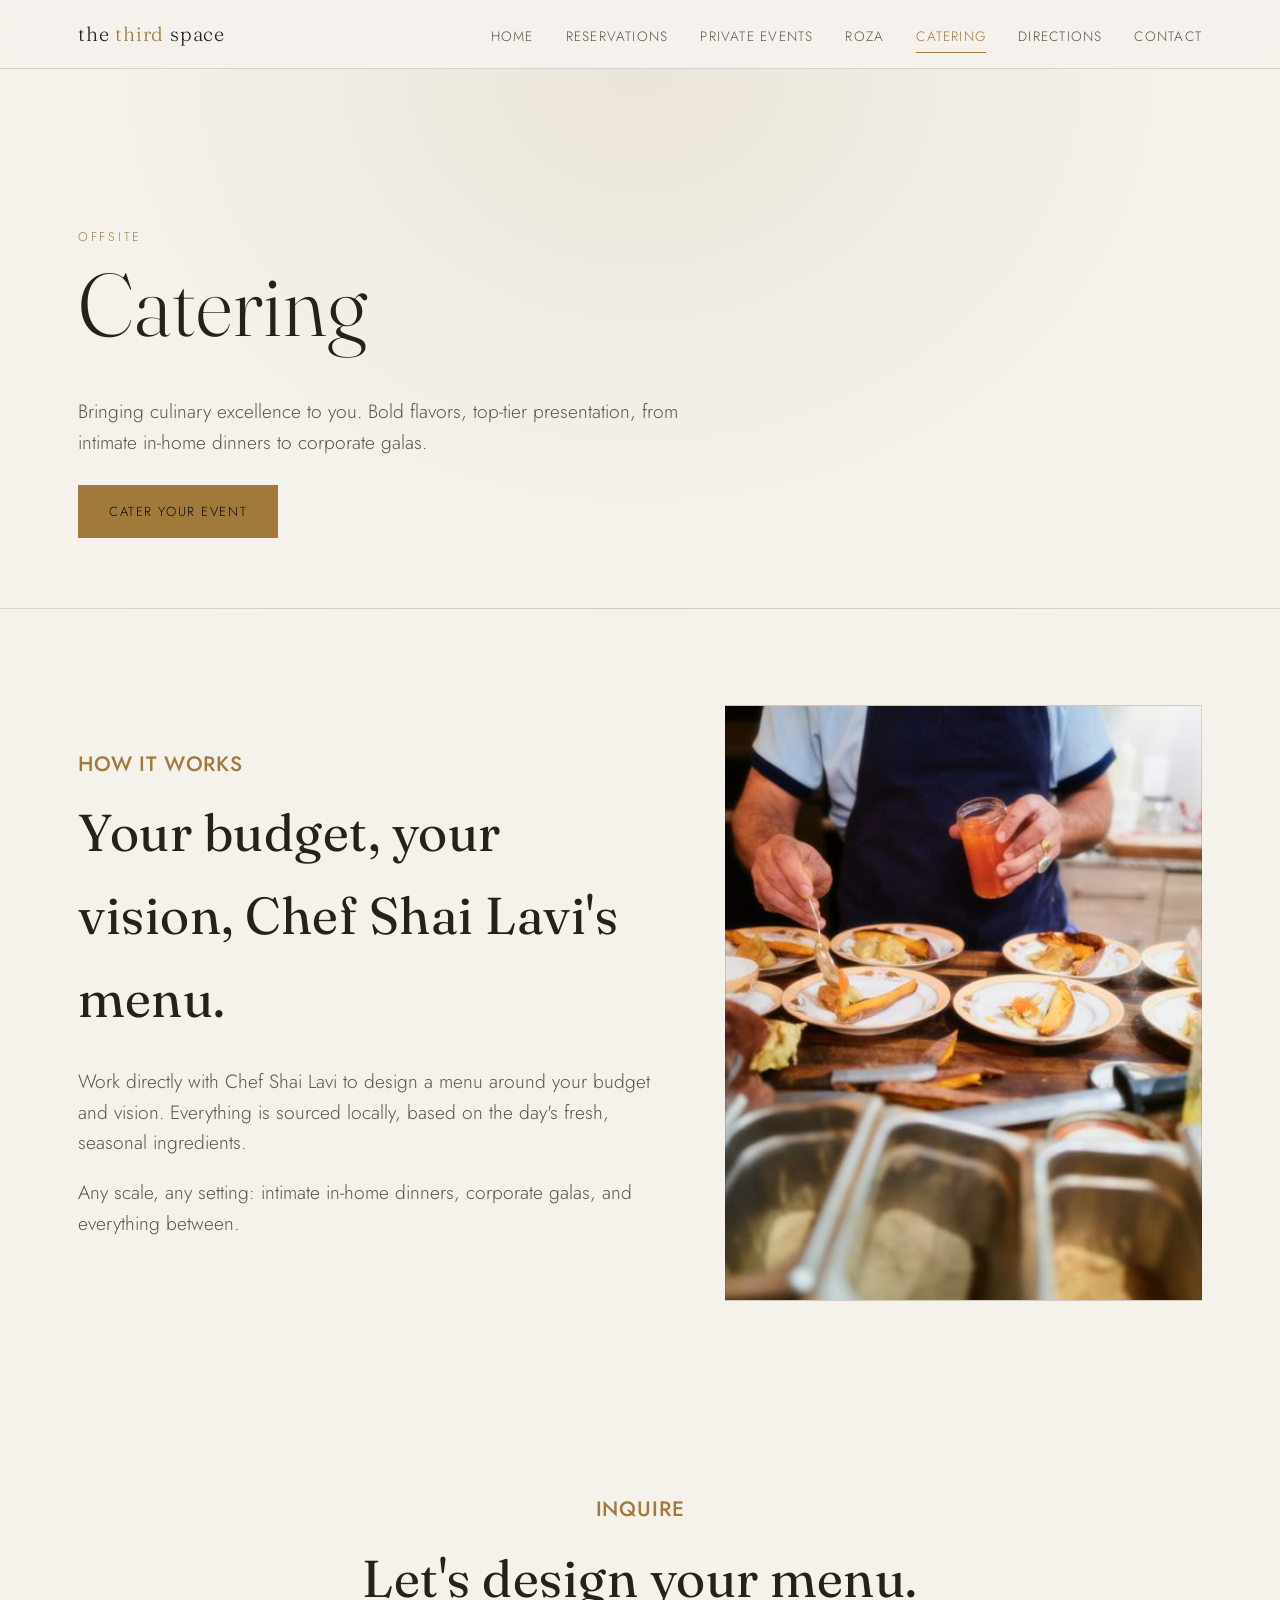
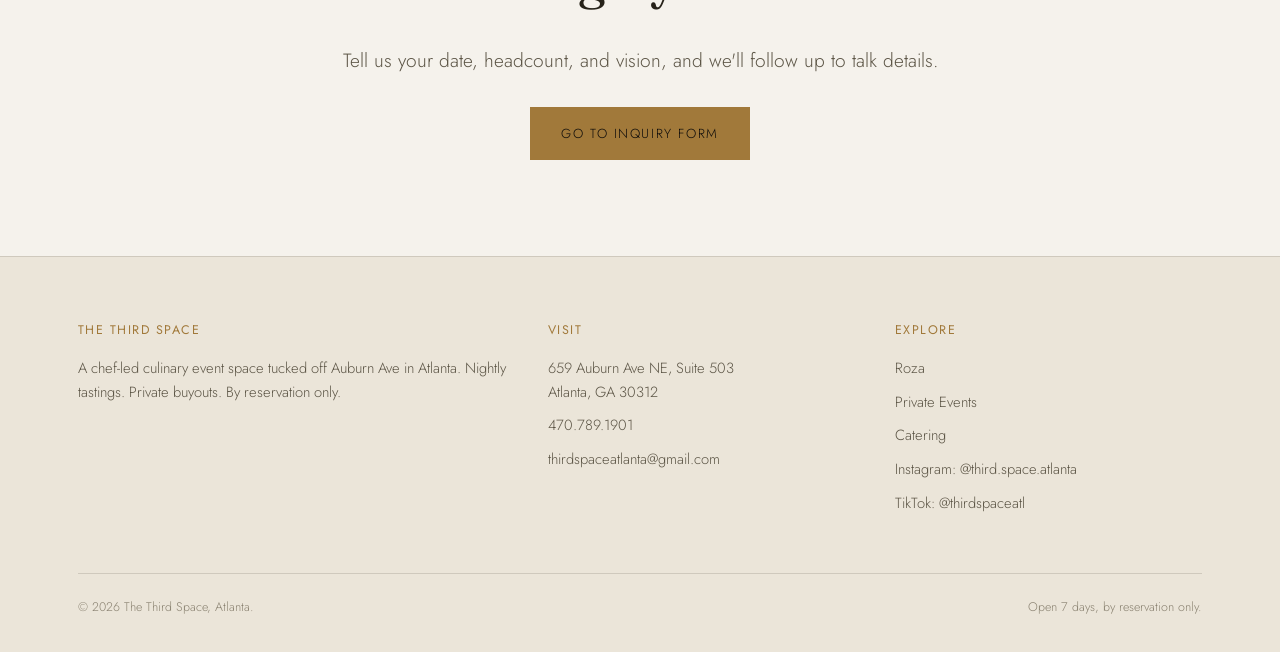
==== catering.html @ 471c68c6 "Initial site: homepage, Roza, Private Events, Catering, Directions, Contact" ====
<!DOCTYPE html>
<html lang="en">
<head>
<meta charset="UTF-8">
<meta name="viewport" content="width=device-width, initial-scale=1.0">
<title>Catering | The Third Space</title>
<meta name="description" content="Offsite catering from The Third Space. Bold flavors and top-tier presentation, working directly with Chef Shai Lavi, delivered to your location.">
<link rel="stylesheet" href="css/styles.css">
</head>
<body>

<header class="site-header">
  <nav class="nav">
    <a href="index.html" class="wordmark">the <span>third</span> space</a>
    <button class="nav-toggle" aria-label="Toggle navigation">Menu</button>
    <ul class="nav-links">
      <li><a href="index.html">Home</a></li>
      <li><a href="contact.html?type=roza">Reservations</a></li>
      <li><a href="private-events.html">Private Events</a></li>
      <li><a href="roza.html">Roza</a></li>
      <li><a href="catering.html" class="active">Catering</a></li>
      <li><a href="directions.html">Directions</a></li>
      <li><a href="contact.html">Contact</a></li>
    </ul>
  </nav>
</header>

<section class="page-hero">
  <div class="wrap">
    <span class="eyebrow">Offsite</span>
    <h1>Catering</h1>
    <p>Bringing culinary excellence to you. Bold flavors, top-tier presentation, from intimate in-home dinners to corporate galas.</p>
    <a href="contact.html?type=event" class="btn btn-solid" style="margin-top:8px;">Cater Your Event</a>
  </div>
</section>

<section class="block">
  <div class="wrap two-col">
    <div>
      <h3>How It Works</h3>
      <h2>Your budget, your vision, Chef Shai Lavi's menu.</h2>
      <p>Work directly with Chef Shai Lavi to design a menu around your budget and vision. Everything is sourced locally, based on the day's fresh, seasonal ingredients.</p>
      <p>Any scale, any setting: intimate in-home dinners, corporate galas, and everything between.</p>
    </div>
    <div class="photo-block" style="background-image:url('assets/images/catering-photo.jpg');"></div>
  </div>
</section>

<section class="block">
  <div class="wrap" style="max-width:720px; text-align:center; margin:0 auto;">
    <h3>Inquire</h3>
    <h2>Let's design your menu.</h2>
    <p>Tell us your date, headcount, and vision, and we'll follow up to talk details.</p>
    <a href="contact.html?type=event" class="btn btn-solid" style="margin-top:12px;">Go to Inquiry Form</a>
  </div>
</section>

<footer class="site-footer">
  <div class="wrap">
    <div class="footer-grid">
      <div>
        <h4>The Third Space</h4>
        <p>A chef-led culinary event space tucked off Auburn Ave in Atlanta. Nightly tastings. Private buyouts. By reservation only.</p>
      </div>
      <div>
        <h4>Visit</h4>
        <a href="directions.html">659 Auburn Ave NE, Suite 503<br>Atlanta, GA 30312</a>
        <a href="tel:4707891901">470.789.1901</a>
        <a href="mailto:thirdspaceatlanta@gmail.com">thirdspaceatlanta@gmail.com</a>
      </div>
      <div>
        <h4>Explore</h4>
        <a href="roza.html">Roza</a>
        <a href="private-events.html">Private Events</a>
        <a href="catering.html">Catering</a>
        <a href="https://instagram.com/third.space.atlanta">Instagram: @third.space.atlanta</a>
        <a href="https://tiktok.com/@thirdspaceatl">TikTok: @thirdspaceatl</a>
      </div>
    </div>
    <div class="footer-bottom">
      <span>&copy; 2026 The Third Space, Atlanta.</span>
      <span>Open 7 days, by reservation only.</span>
    </div>
  </div>
</footer>
<script src="js/main.js"></script>
</body>
</html>
---- css/styles.css ----
/* The Third Space: shared styles */

@import url('https://fonts.googleapis.com/css2?family=Fraunces:ital,opsz,wght@0,9..144,300;0,9..144,400;0,9..144,500;1,9..144,400&family=Jost:wght@300;400;500;600&display=swap');

:root {
  --bg: #f5f2ec;
  --bg-raised: #ebe5d9;
  --bg-raised-2: #ded5c1;
  --input-bg: #fffefb;
  --line: rgba(35, 30, 22, 0.14);
  --ink: #262219;
  --ink-dim: #5c5546;
  --ink-faint: #8a8271;
  --gold: #a1793a;
  --gold-soft: rgba(161, 121, 58, 0.35);
  --max: 1180px;
  --serif: 'Fraunces', Georgia, serif;
  --sans: 'Jost', 'Helvetica Neue', Arial, sans-serif;
}

* { box-sizing: border-box; }
html { scroll-behavior: smooth; }

body {
  margin: 0;
  background: var(--bg);
  color: var(--ink);
  font-family: var(--sans);
  font-weight: 300;
  font-size: 1.2rem;
  line-height: 1.6;
  -webkit-font-smoothing: antialiased;
}

img, video { max-width: 100%; display: block; }

a { color: inherit; text-decoration: none; }

h1, h2, h3, h4 {
  font-family: var(--serif);
  font-weight: 400;
  letter-spacing: 0.01em;
  margin: 0 0 0.5em;
  color: var(--ink);
}

h1 { font-size: clamp(3.12rem, 7.2vw, 5.52rem); line-height: 1.05; font-weight: 300; }
h2 { font-size: clamp(2.28rem, 4.08vw, 3.24rem); }
h3 { font-size: 1.3rem; letter-spacing: 0.04em; text-transform: uppercase; color: var(--gold); font-family: var(--sans); font-weight: 500; }

p { margin: 0 0 1em; color: var(--ink-dim); }

.eyebrow {
  display: inline-block;
  font-family: var(--sans);
  font-size: 0.78rem;
  letter-spacing: 0.22em;
  text-transform: uppercase;
  color: var(--gold);
  margin-bottom: 0.9em;
}

.wrap { max-width: var(--max); margin: 0 auto; padding: 0 28px; }

/* ---------- Nav ---------- */
.site-header {
  position: sticky;
  top: 0;
  z-index: 100;
  background: rgba(245, 242, 236, 0.86);
  backdrop-filter: blur(10px);
  border-bottom: 1px solid var(--line);
}
.nav {
  display: flex;
  align-items: center;
  justify-content: space-between;
  padding: 18px 28px;
  max-width: var(--max);
  margin: 0 auto;
}
.wordmark {
  font-family: var(--serif);
  font-size: 1.25rem;
  letter-spacing: 0.04em;
  color: var(--ink);
}
.wordmark span { color: var(--gold); }

.nav-links {
  display: flex;
  gap: 32px;
  list-style: none;
  margin: 0; padding: 0;
}
.nav-links a {
  font-size: 0.85rem;
  letter-spacing: 0.09em;
  text-transform: uppercase;
  color: var(--ink-dim);
  padding-bottom: 6px;
  border-bottom: 1px solid transparent;
  transition: color .2s, border-color .2s;
}
.nav-links a:hover { color: var(--ink); }
.nav-links a.active { color: var(--gold); border-color: var(--gold); }

.nav-toggle {
  display: none;
  background: none;
  border: 1px solid var(--line);
  color: var(--ink);
  padding: 8px 12px;
  font-family: var(--sans);
  font-size: 0.8rem;
  letter-spacing: 0.08em;
  text-transform: uppercase;
  cursor: pointer;
}

/* ---------- Buttons ---------- */
.btn {
  display: inline-flex;
  align-items: center;
  gap: 10px;
  padding: 15px 30px;
  font-family: var(--sans);
  font-size: 0.82rem;
  letter-spacing: 0.12em;
  text-transform: uppercase;
  border: 1px solid var(--gold);
  color: var(--ink);
  background: transparent;
  cursor: pointer;
  transition: background .2s, color .2s;
}
.btn:hover { background: var(--gold); color: #0e0c0a; }
.btn-solid { background: var(--gold); color: #0e0c0a; }
.btn-solid:hover { background: transparent; color: var(--ink); }
.btn-ghost { border-color: var(--line); }
.btn-ghost:hover { background: var(--ink); color: var(--bg); border-color: var(--ink); }

/* ---------- Hero (video) ---------- */
.hero {
  position: relative;
  min-height: 92vh;
  display: flex;
  align-items: flex-end;
  overflow: hidden;
  background: #000;
}
.hero-video {
  position: absolute;
  inset: 0;
  width: 100%;
  height: 100%;
  object-fit: cover;
  filter: saturate(1.08) contrast(1.03);
}
.hero-image {
  position: absolute;
  inset: 0;
  width: 100%;
  height: 100%;
  background-size: cover;
  background-position: center;
  filter: saturate(1.08) contrast(1.03);
}
.hero-overlay {
  position: absolute;
  inset: 0;
  background: linear-gradient(180deg, rgba(10,8,5,0.48) 0%, rgba(10,8,5,0.08) 28%, rgba(10,8,5,0.22) 50%, rgba(10,8,5,0.82) 100%);
}
.hero-content {
  position: relative;
  z-index: 2;
  width: 100%;
  padding: 0 28px 64px;
  max-width: var(--max);
  margin: 0 auto;
}
.hero-content h1 { color: #fbf3e4; text-shadow: 0 2px 16px rgba(0,0,0,0.55), 0 1px 3px rgba(0,0,0,0.5); }
.hero-content .eyebrow { color: #e8c483; text-shadow: 0 1px 8px rgba(0,0,0,0.55); }
.hero-content p.lede {
  max-width: 46ch;
  color: rgba(251, 243, 228, 0.92);
  font-size: 1.26rem;
  text-shadow: 0 1px 10px rgba(0,0,0,0.5);
}
.scroll-cue {
  position: absolute;
  bottom: 24px;
  left: 50%;
  transform: translateX(-50%);
  z-index: 2;
  font-size: 0.72rem;
  letter-spacing: 0.2em;
  text-transform: uppercase;
  color: rgba(251, 243, 228, 0.75);
  writing-mode: vertical-rl;
}

/* Simple page hero (no video, for subpages) */
.page-hero {
  padding: 150px 0 70px;
  border-bottom: 1px solid var(--line);
  background: radial-gradient(ellipse at top, var(--bg-raised) 0%, var(--bg) 60%);
}
.page-hero p { max-width: 56ch; }

/* ---------- Split CTA ---------- */
.split {
  display: grid;
  grid-template-columns: 1fr 1fr 1fr;
}
.split-card {
  position: relative;
  padding: 70px 48px;
  border-top: 1px solid var(--line);
  min-height: 360px;
  display: flex;
  flex-direction: column;
  justify-content: flex-start;
  background-size: cover;
  background-position: center;
  overflow: hidden;
}
.split-card .btn { margin-top: auto; }
.split-card::before {
  content: "";
  position: absolute; inset: 0;
  background: linear-gradient(180deg, rgba(10,8,5,0) 0%, rgba(10,8,5,0.28) 45%, rgba(10,8,5,0.84) 100%);
  z-index: 0;
}
.split-card > * { position: relative; z-index: 1; }
.split-card:not(:last-child) { border-right: 1px solid var(--line); }
.split-card h3 { color: var(--gold); }
.split-card h2 { color: #f7f0e2; }
.split-card p { max-width: 40ch; color: rgba(247, 240, 226, 0.85); }
.split-card .btn { color: #f7f0e2; border-color: var(--gold); }
.split-card .btn:hover { color: #0e0c0a; }

/* ---------- Teasers ---------- */
.teasers {
  display: grid;
  grid-template-columns: repeat(3, 1fr);
  gap: 1px;
  background: var(--line);
  border-top: 1px solid var(--line);
  border-bottom: 1px solid var(--line);
}
.teaser {
  background: var(--bg);
  padding: 44px 34px 50px;
  display: flex;
  flex-direction: column;
  gap: 16px;
}
.teaser .thumb {
  width: 100%;
  aspect-ratio: 4/3;
  background: var(--bg-raised) center/cover no-repeat;
  border: 1px solid var(--line);
}
.teaser h4 { font-family: var(--serif); font-size: 1.3rem; margin: 0; }
.teaser a.more { color: var(--gold); font-size: 0.8rem; letter-spacing: 0.1em; text-transform: uppercase; }

/* ---------- Generic section ---------- */
section.block { padding: 96px 0; }
section.block.tight { padding: 64px 0; }
.block-alt { background: var(--bg-raised); border-top: 1px solid var(--line); border-bottom: 1px solid var(--line); }

.two-col {
  display: grid;
  grid-template-columns: 1.1fr 0.9fr;
  gap: 64px;
  align-items: center;
}
.photo-block {
  width: 100%;
  aspect-ratio: 4/5;
  background: var(--bg-raised) center/cover no-repeat;
  border: 1px solid var(--line);
}
.photo-block.wide { aspect-ratio: 16/10; }

.list-plain { list-style: none; margin: 0; padding: 0; }
.list-plain li {
  padding: 18px 0;
  border-bottom: 1px solid var(--line);
  display: flex;
  justify-content: space-between;
  gap: 24px;
  color: var(--ink-dim);
}
.list-plain li strong { color: var(--ink); font-family: var(--serif); font-size: 1.1rem; font-weight: 400; }

.stat-row {
  display: grid;
  grid-template-columns: repeat(2, 1fr);
  gap: 1px;
  background: var(--line);
  border: 1px solid var(--line);
  margin: 36px 0;
}
.stat {
  background: var(--bg-raised);
  padding: 30px 26px;
}
.stat .num { font-family: var(--serif); font-size: 2.6rem; color: var(--gold); line-height: 1; }
.stat .label { margin-top: 8px; font-size: 0.82rem; letter-spacing: 0.06em; text-transform: uppercase; color: var(--ink-dim); }

/* ---------- Forms ---------- */
.form-card {
  background: var(--bg-raised);
  border: 1px solid var(--line);
  padding: 44px;
}
.field-row { display: grid; grid-template-columns: 1fr 1fr; gap: 20px; }
.field { margin-bottom: 20px; }
.field label {
  display: block;
  font-size: 0.78rem;
  letter-spacing: 0.08em;
  text-transform: uppercase;
  color: var(--ink-dim);
  margin-bottom: 8px;
}
.field input, .field select, .field textarea {
  width: 100%;
  background: var(--input-bg);
  border: 1px solid var(--line);
  color: var(--ink);
  padding: 13px 14px;
  font-family: var(--sans);
  font-size: 0.95rem;
}
.field input:focus, .field select:focus, .field textarea:focus {
  outline: none;
  border-color: var(--gold);
}
.field textarea { min-height: 110px; resize: vertical; }
.field-note { font-size: 0.75rem; color: var(--ink-faint, #7d715f); margin-top: 6px; }

.type-toggle {
  display: flex;
  gap: 1px;
  background: var(--line);
  border: 1px solid var(--line);
  margin-bottom: 30px;
}
.type-toggle button {
  flex: 1;
  background: var(--bg);
  color: var(--ink-dim);
  border: none;
  padding: 14px;
  font-family: var(--sans);
  font-size: 0.82rem;
  letter-spacing: 0.1em;
  text-transform: uppercase;
  cursor: pointer;
}
.type-toggle button.active { background: var(--gold); color: #0e0c0a; }

.form-msg {
  margin-top: 18px;
  padding: 14px 16px;
  border: 1px solid var(--gold-soft);
  font-size: 0.88rem;
  display: none;
}
.form-msg.show { display: block; }
.form-msg.error { border-color: #a5473c; color: #e2a99f; }

/* ---------- Map ---------- */
.map-frame {
  width: 100%;
  height: 480px;
  border: 1px solid var(--line);
  filter: sepia(0.2) saturate(0.85) contrast(0.95);
}

/* ---------- Footer ---------- */
.site-footer {
  border-top: 1px solid var(--line);
  padding: 64px 0 34px;
  background: var(--bg-raised);
}
.footer-grid {
  display: grid;
  grid-template-columns: 1.4fr 1fr 1fr;
  gap: 40px;
  margin-bottom: 48px;
}
.footer-grid h4 {
  font-size: 0.78rem;
  letter-spacing: 0.12em;
  text-transform: uppercase;
  color: var(--gold);
  font-family: var(--sans);
  margin-bottom: 16px;
}
.footer-grid p, .footer-grid a { color: var(--ink-dim); font-size: 0.92rem; }
.footer-grid a { display: block; margin-bottom: 10px; }
.footer-grid a:hover { color: var(--ink); }
.footer-bottom {
  display: flex;
  justify-content: space-between;
  padding-top: 24px;
  border-top: 1px solid var(--line);
  font-size: 0.78rem;
  color: var(--ink-faint, #7d715f);
  flex-wrap: wrap;
  gap: 10px;
}

/* ---------- Responsive ---------- */
@media (max-width: 860px) {
  .nav-links { display: none; }
  .nav-toggle { display: inline-block; }
  .nav-links.open {
    display: flex;
    position: absolute;
    top: 100%; left: 0; right: 0;
    flex-direction: column;
    background: var(--bg);
    border-bottom: 1px solid var(--line);
    padding: 10px 28px 24px;
    gap: 18px;
  }
  .split { grid-template-columns: 1fr; }
  .split-card:not(:last-child) { border-right: none; }
  .teasers { grid-template-columns: 1fr; }
  .two-col { grid-template-columns: 1fr; gap: 36px; }
  .field-row { grid-template-columns: 1fr; }
  .footer-grid { grid-template-columns: 1fr; gap: 30px; }
  .stat-row { grid-template-columns: 1fr; }
}
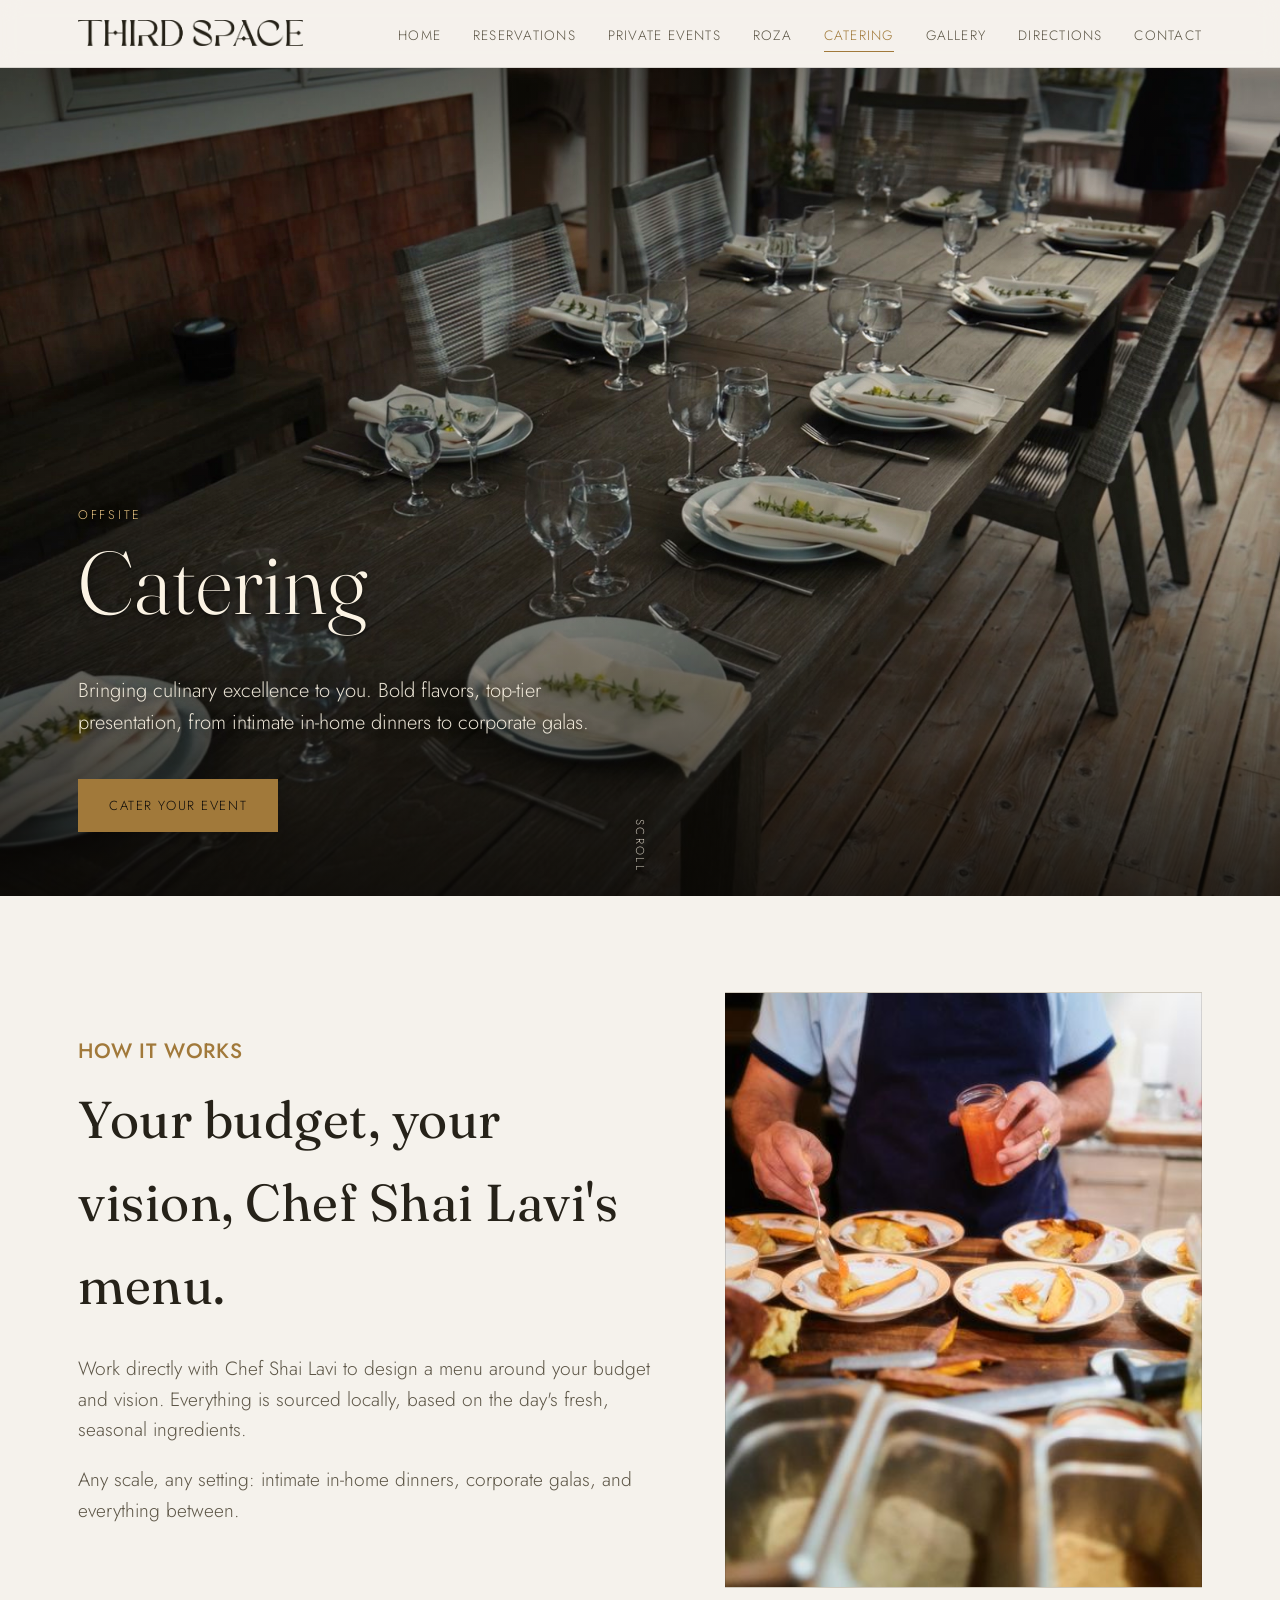
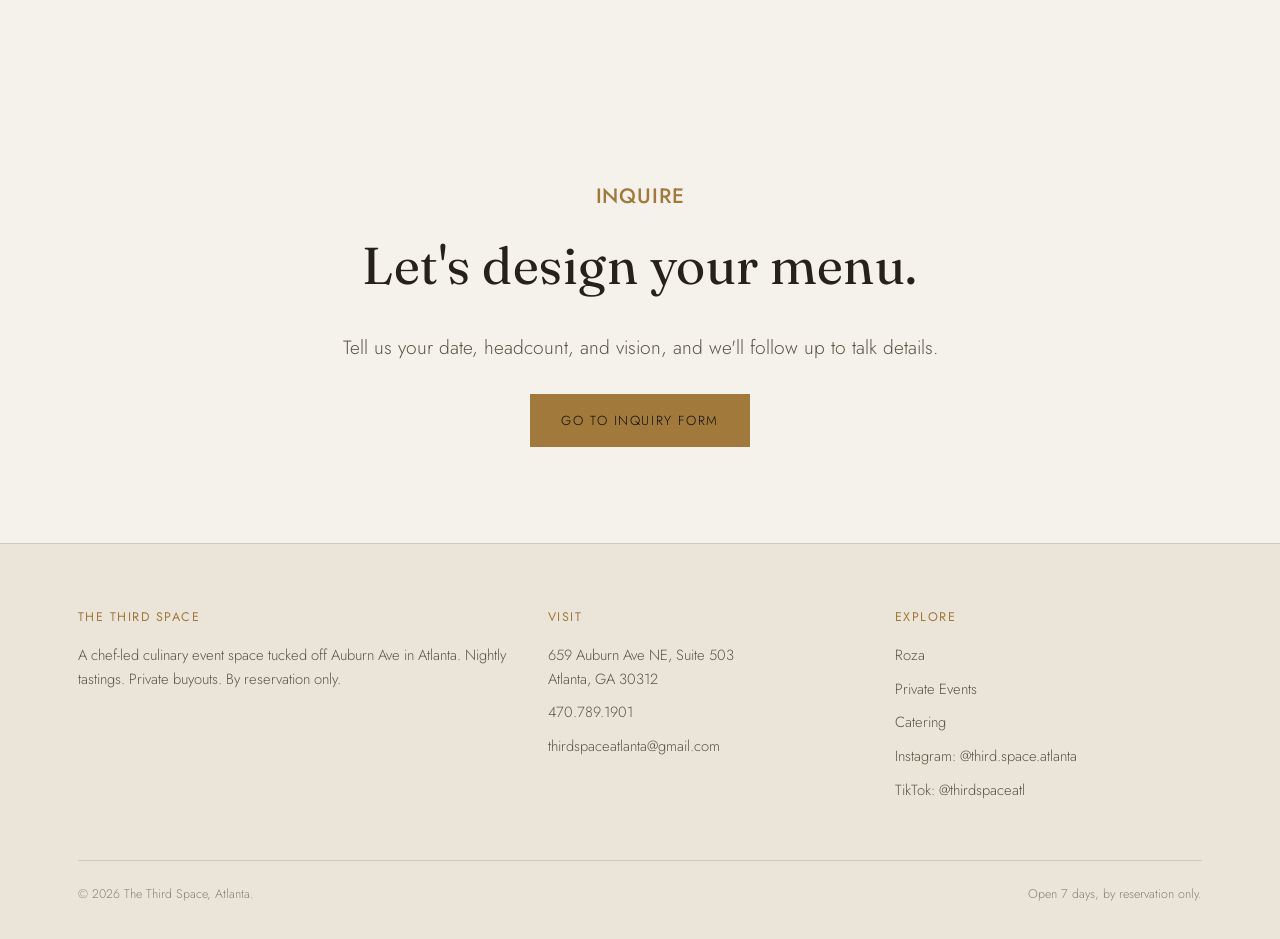
==== commit 717dd633: "Replace text wordmark with brand logo in header Extracts the logo artwork from the supplied .ai file" ====
--- a/catering.html
+++ b/catering.html
@@ -11,7 +11,7 @@
 
 <header class="site-header">
   <nav class="nav">
-    <a href="index.html" class="wordmark">the <span>third</span> space</a>
+    <a href="index.html" class="wordmark" aria-label="The Third Space, home"><img src="assets/images/logo-third-space.png" alt="The Third Space"></a>
     <button class="nav-toggle" aria-label="Toggle navigation">Menu</button>
     <ul class="nav-links">
       <li><a href="index.html">Home</a></li>
@@ -19,22 +19,28 @@
       <li><a href="private-events.html">Private Events</a></li>
       <li><a href="roza.html">Roza</a></li>
       <li><a href="catering.html" class="active">Catering</a></li>
+      <li><a href="gallery.html">Gallery</a></li>
       <li><a href="directions.html">Directions</a></li>
-      <li><a href="contact.html">Contact</a></li>
+      <li><a href="contact-us.html">Contact</a></li>
     </ul>
   </nav>
 </header>
 
-<section class="page-hero">
-  <div class="wrap">
+<section class="hero">
+  <video class="hero-video" autoplay muted loop playsinline poster="assets/video/catering-hero-poster.jpg">
+    <source src="assets/video/catering-hero.mp4" type="video/mp4">
+  </video>
+  <div class="hero-overlay"></div>
+  <div class="hero-content">
     <span class="eyebrow">Offsite</span>
     <h1>Catering</h1>
-    <p>Bringing culinary excellence to you. Bold flavors, top-tier presentation, from intimate in-home dinners to corporate galas.</p>
-    <a href="contact.html?type=event" class="btn btn-solid" style="margin-top:8px;">Cater Your Event</a>
+    <p class="lede">Bringing culinary excellence to you. Bold flavors, top-tier presentation, from intimate in-home dinners to corporate galas.</p>
+    <a href="contact.html?type=event" class="btn btn-solid" style="margin-top:20px;">Cater Your Event</a>
   </div>
+  <span class="scroll-cue">Scroll</span>
 </section>
 
-<section class="block">
+<section class="block" style="position:relative;">
   <div class="wrap two-col">
     <div>
       <h3>How It Works</h3>
--- a/css/styles.css
+++ b/css/styles.css
@@ -80,12 +80,15 @@
   margin: 0 auto;
 }
 .wordmark {
-  font-family: var(--serif);
-  font-size: 1.25rem;
-  letter-spacing: 0.04em;
-  color: var(--ink);
-}
-.wordmark span { color: var(--gold); }
+  display: inline-flex;
+  align-items: center;
+  flex-shrink: 0;
+}
+.wordmark img {
+  height: 26px;
+  width: auto;
+  display: block;
+}
 
 .nav-links {
   display: flex;
@@ -155,7 +158,7 @@
   width: 100%;
   height: 100%;
   object-fit: cover;
-  filter: saturate(1.08) contrast(1.03);
+  filter: saturate(1.08) contrast(1.03) brightness(1.25);
 }
 .hero-image {
   position: absolute;
@@ -373,6 +376,82 @@
 .form-msg.show { display: block; }
 .form-msg.error { border-color: #a5473c; color: #e2a99f; }
 
+/* ---------- Confirmation modal ---------- */
+.modal-overlay {
+  position: fixed;
+  inset: 0;
+  background: rgba(10, 8, 5, 0.6);
+  display: flex;
+  align-items: center;
+  justify-content: center;
+  padding: 24px;
+  z-index: 1000;
+  opacity: 0;
+  pointer-events: none;
+  transition: opacity 0.25s ease;
+}
+.modal-overlay.show { opacity: 1; pointer-events: auto; }
+.modal-card {
+  position: relative;
+  max-width: 440px;
+  width: 100%;
+  background: var(--bg);
+  border: 1px solid var(--line);
+  padding: 44px 38px;
+  text-align: center;
+  transform: translateY(12px);
+  transition: transform 0.25s ease;
+}
+.modal-overlay.show .modal-card { transform: translateY(0); }
+.modal-card .eyebrow { display: block; }
+.modal-card h3 {
+  font-family: var(--serif);
+  font-size: 1.6rem;
+  text-transform: none;
+  letter-spacing: 0.01em;
+  color: var(--ink);
+  font-weight: 400;
+  margin-bottom: 14px;
+}
+.modal-card p { color: var(--ink-dim); margin-bottom: 0; }
+.modal-close {
+  position: absolute;
+  top: 14px;
+  right: 16px;
+  background: none;
+  border: none;
+  font-size: 1.4rem;
+  line-height: 1;
+  color: var(--ink-faint);
+  cursor: pointer;
+  padding: 4px 8px;
+}
+.modal-close:hover { color: var(--ink); }
+
+/* ---------- Gallery ---------- */
+.gallery-grid {
+  column-count: 3;
+  column-gap: 18px;
+  max-width: var(--max);
+  margin: 0 auto;
+  padding: 0 28px 40px;
+}
+.gallery-grid figure {
+  margin: 0 0 18px;
+  break-inside: avoid;
+  border: 1px solid var(--line);
+  overflow: hidden;
+  background: var(--bg-raised);
+}
+.gallery-grid img {
+  width: 100%;
+  display: block;
+  transition: transform .4s ease;
+}
+.gallery-grid figure:hover img {
+  transform: scale(1.03);
+}
+
 /* ---------- Map ---------- */
 .map-frame {
   width: 100%;
@@ -417,6 +496,8 @@
 
 /* ---------- Responsive ---------- */
 @media (max-width: 860px) {
+  .hero { min-height: 68vh; }
+  .wordmark img { height: 20px; }
   .nav-links { display: none; }
   .nav-toggle { display: inline-block; }
   .nav-links.open {
@@ -436,4 +517,36 @@
   .field-row { grid-template-columns: 1fr; }
   .footer-grid { grid-template-columns: 1fr; gap: 30px; }
   .stat-row { grid-template-columns: 1fr; }
-}
+  .gallery-grid { column-count: 3; column-gap: 6px; padding: 0 6px 30px; }
+  .gallery-grid figure { margin-bottom: 6px; }
+}
+
+/* ---------- Scroll progress ---------- */
+.scroll-progress {
+  position: fixed;
+  top: 0; left: 0;
+  width: 100%;
+  height: 3px;
+  z-index: 200;
+  pointer-events: none;
+  background: transparent;
+}
+.scroll-progress-bar {
+  height: 100%;
+  width: 0%;
+  background: var(--gold);
+}
+
+/* ---------- Scroll reveal ---------- */
+.reveal {
+  opacity: 0;
+  transform: translateY(28px);
+  transition: opacity .7s cubic-bezier(.25,.7,.4,1), transform .7s cubic-bezier(.25,.7,.4,1);
+}
+.reveal.in-view {
+  opacity: 1;
+  transform: translateY(0);
+}
+@media (prefers-reduced-motion: reduce) {
+  .reveal { opacity: 1; transform: none; transition: none; }
+}
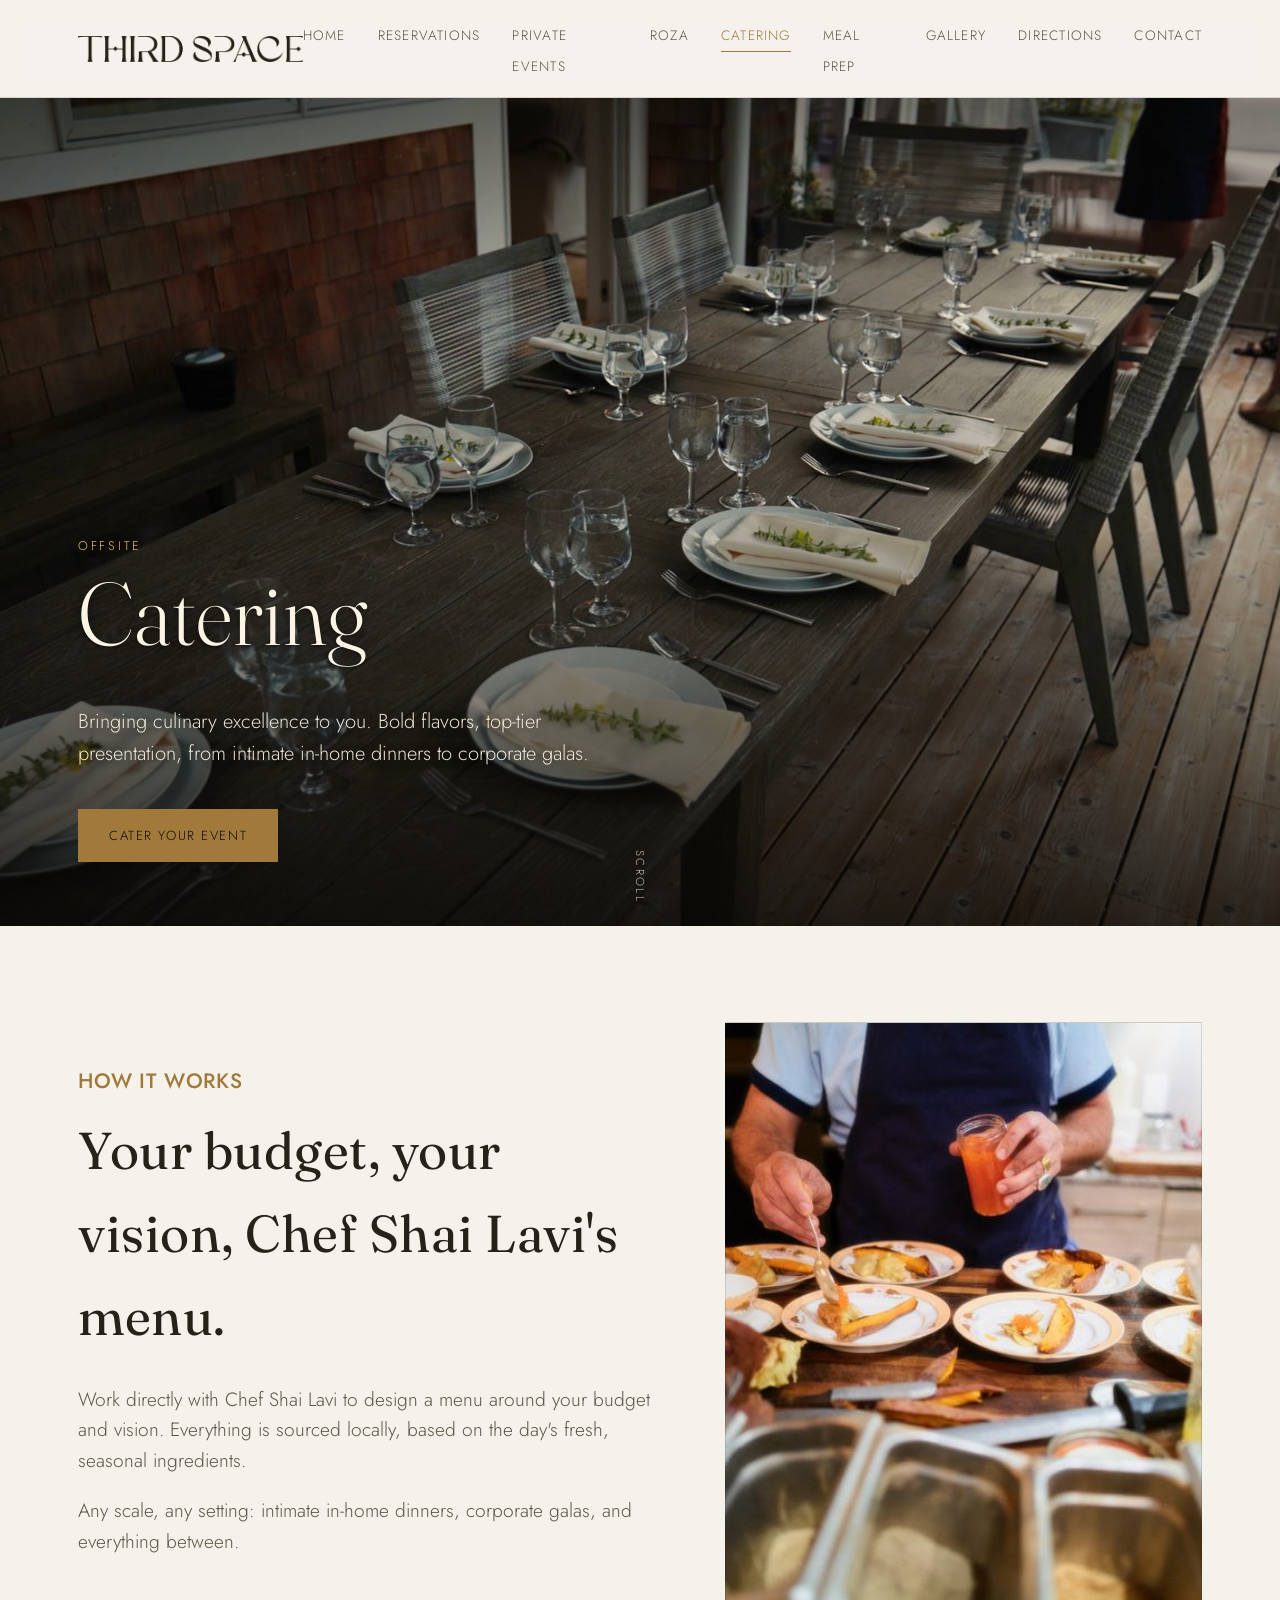
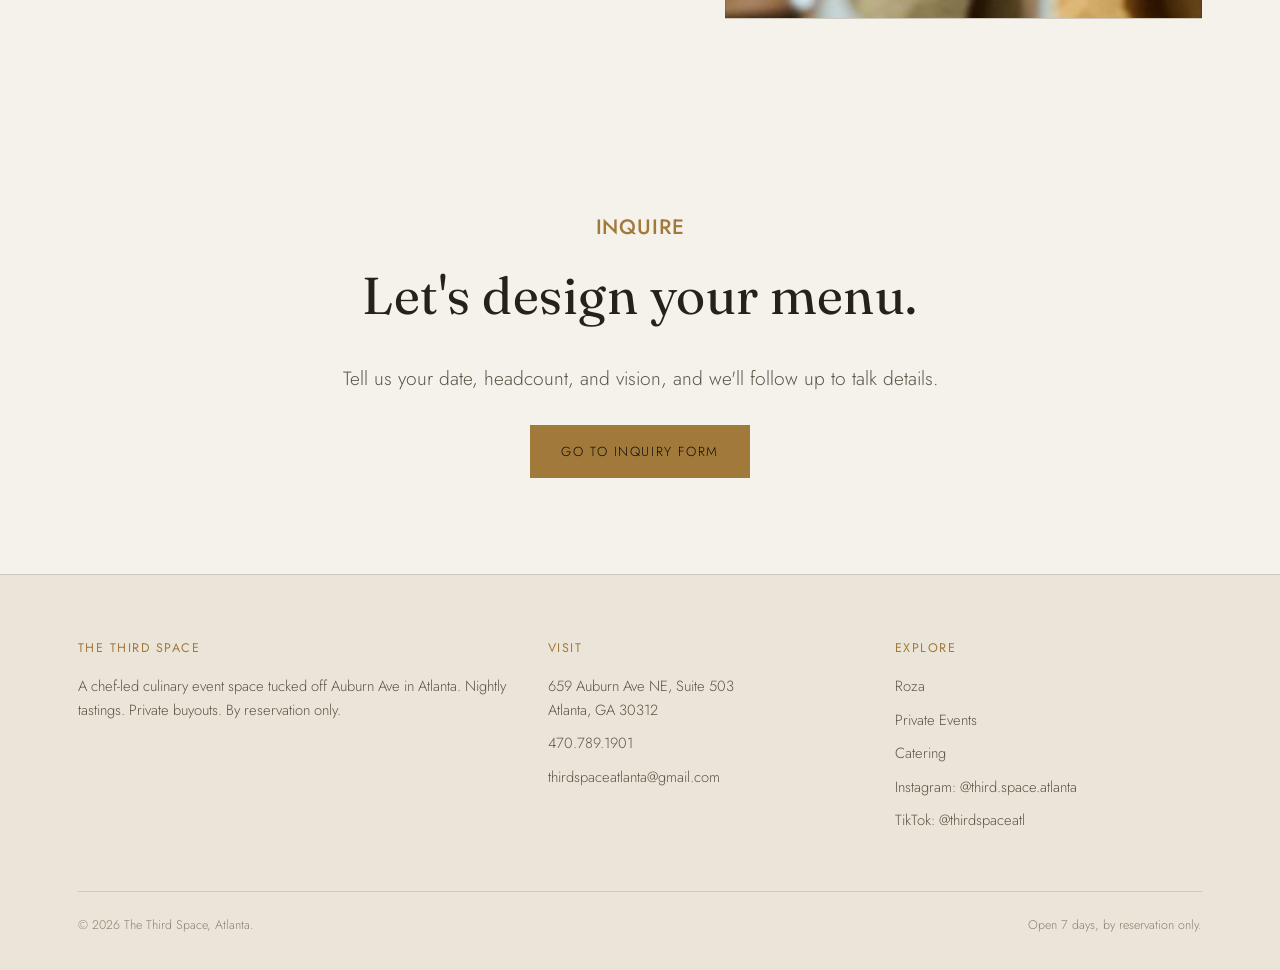
==== commit 6e10eb8c: "Add Meal Prep page and nav tab between Catering and Gallery Page copy is intentionally generic pendi" ====
--- a/catering.html
+++ b/catering.html
@@ -19,6 +19,7 @@
       <li><a href="private-events.html">Private Events</a></li>
       <li><a href="roza.html">Roza</a></li>
       <li><a href="catering.html" class="active">Catering</a></li>
+      <li><a href="meal-prep.html">Meal Prep</a></li>
       <li><a href="gallery.html">Gallery</a></li>
       <li><a href="directions.html">Directions</a></li>
       <li><a href="contact-us.html">Contact</a></li>
